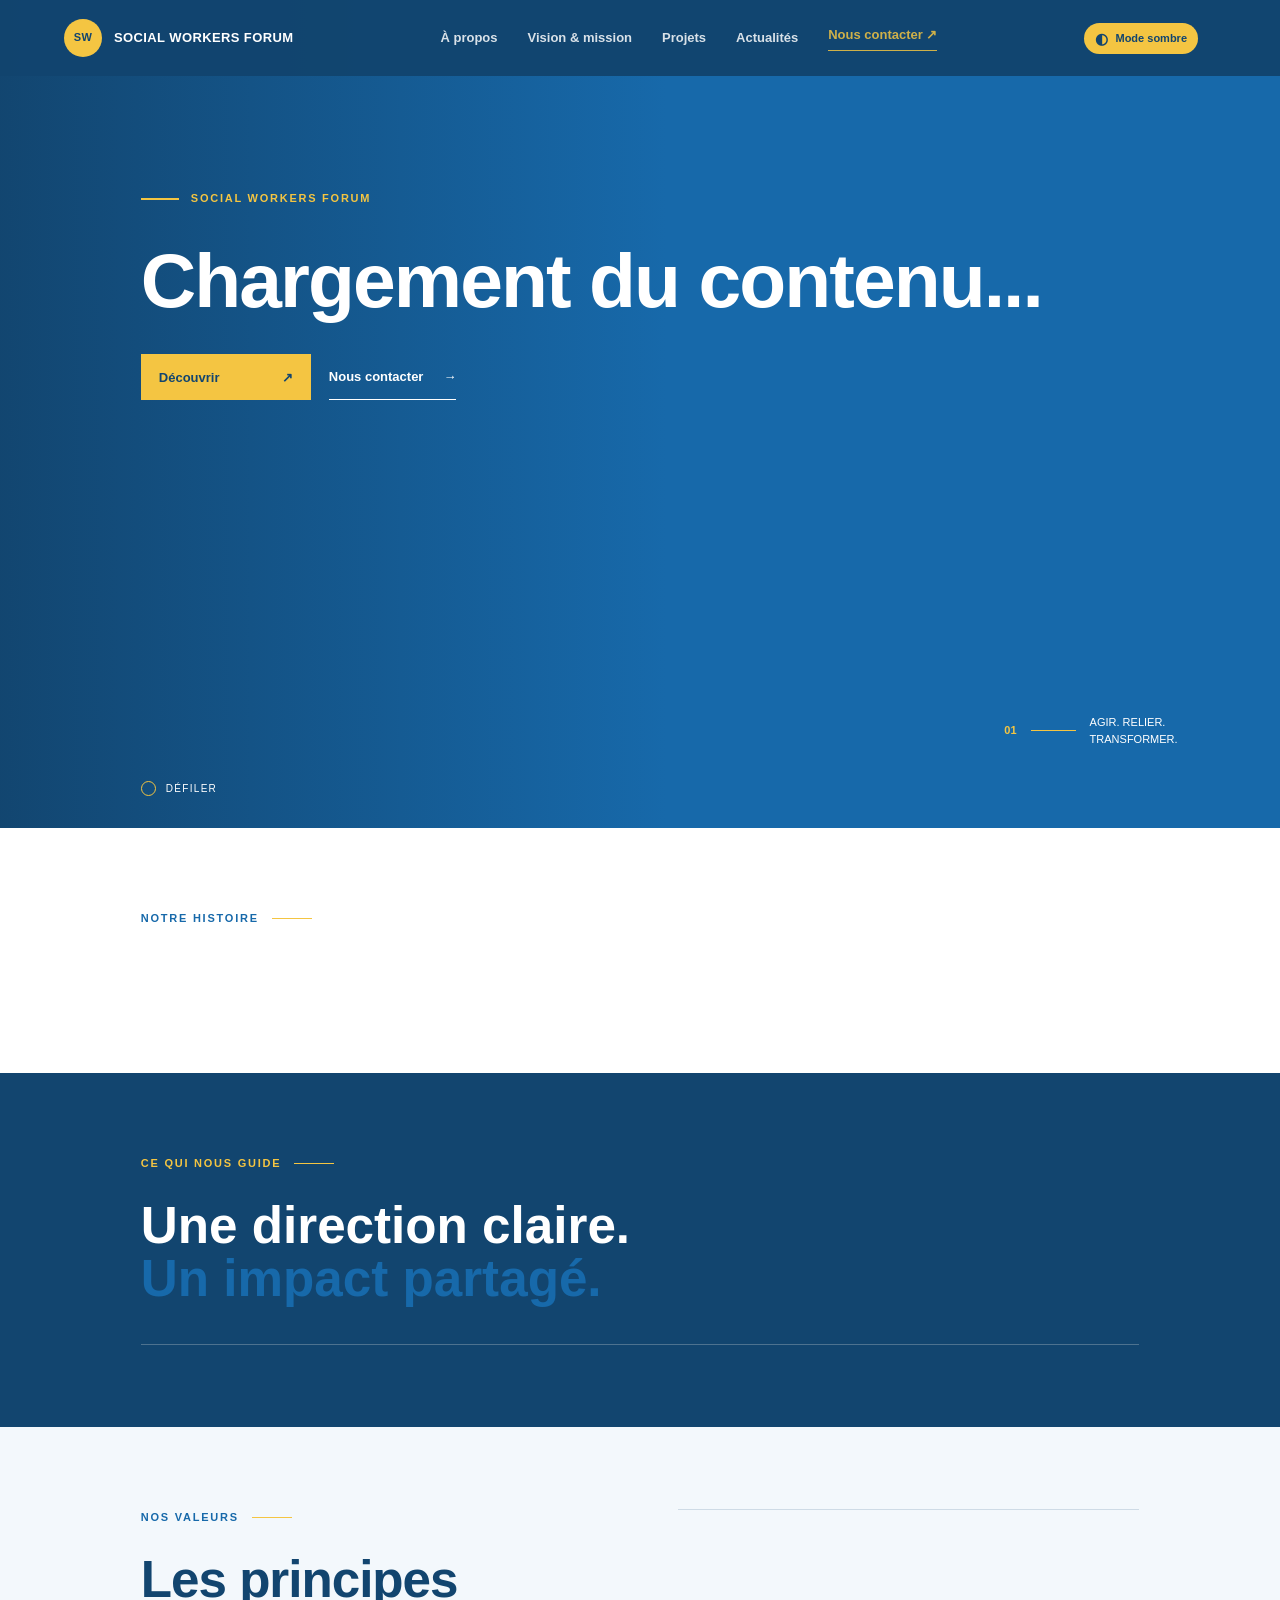
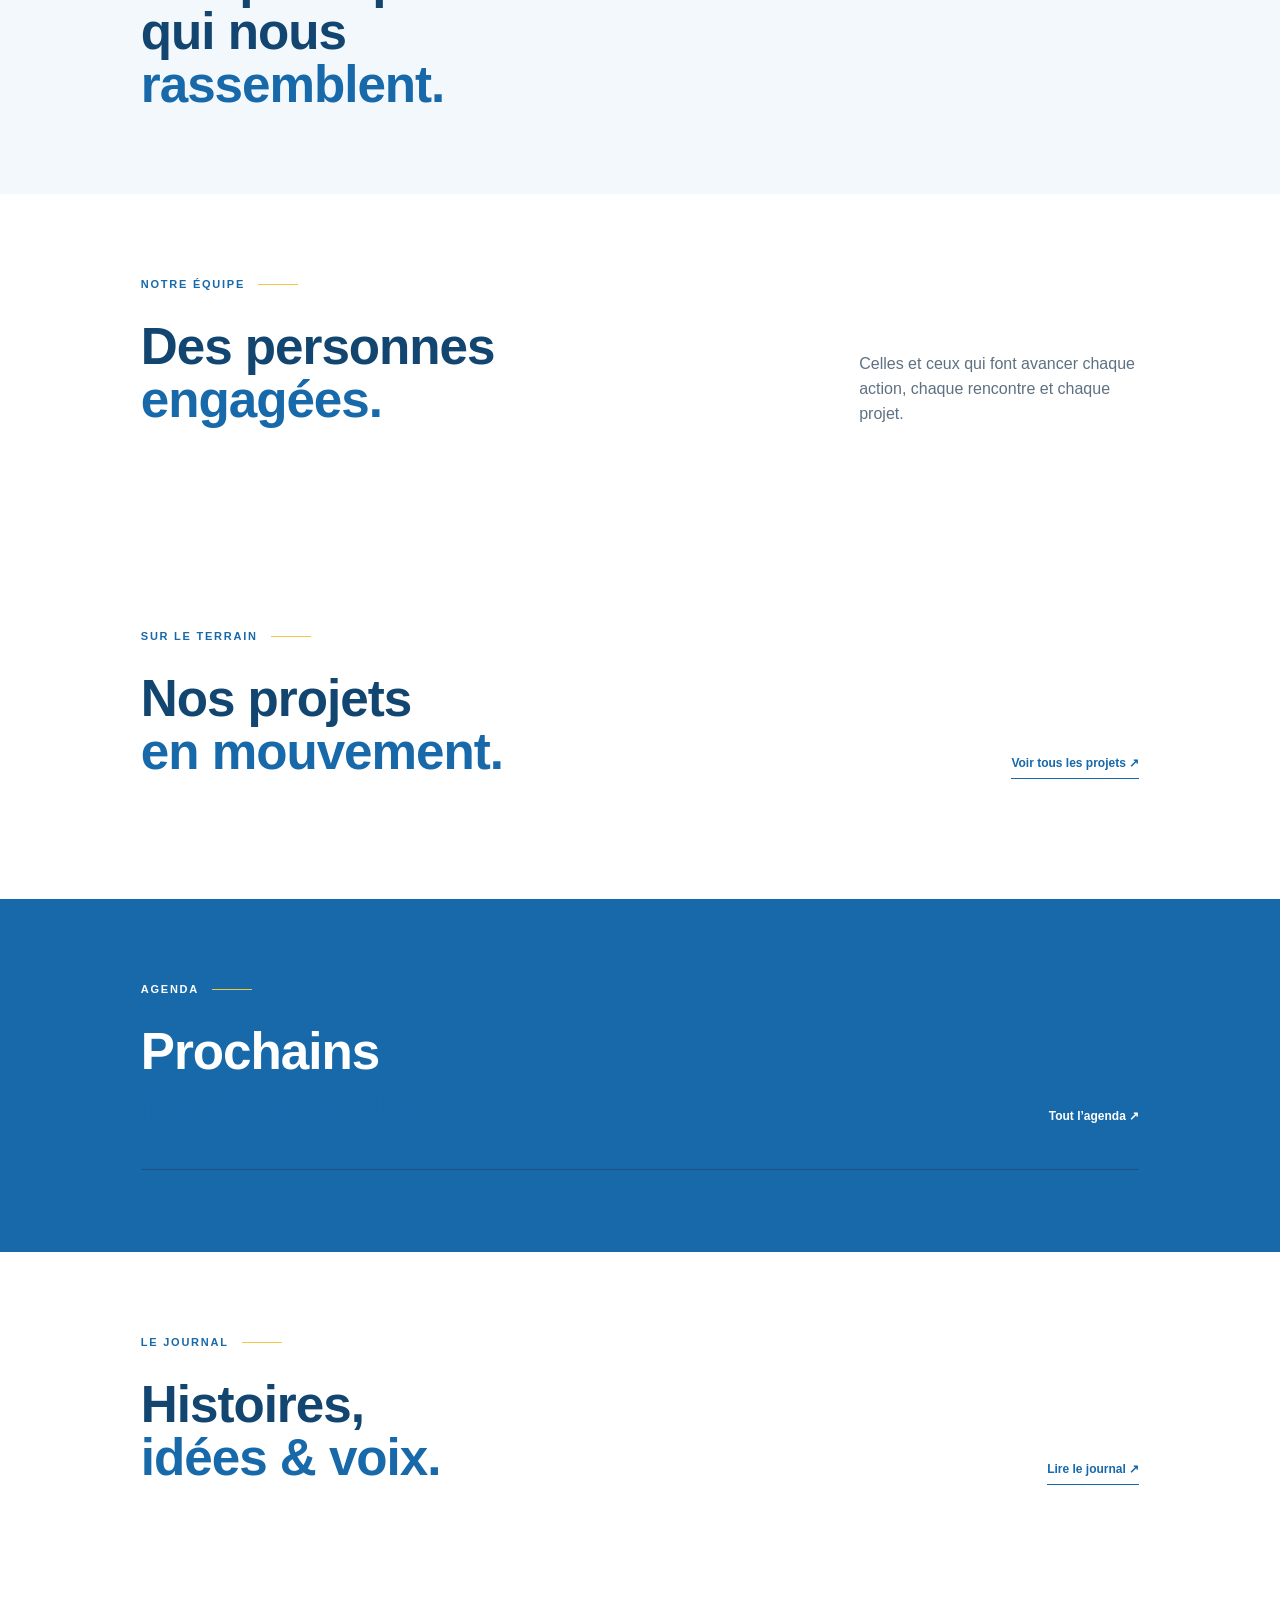
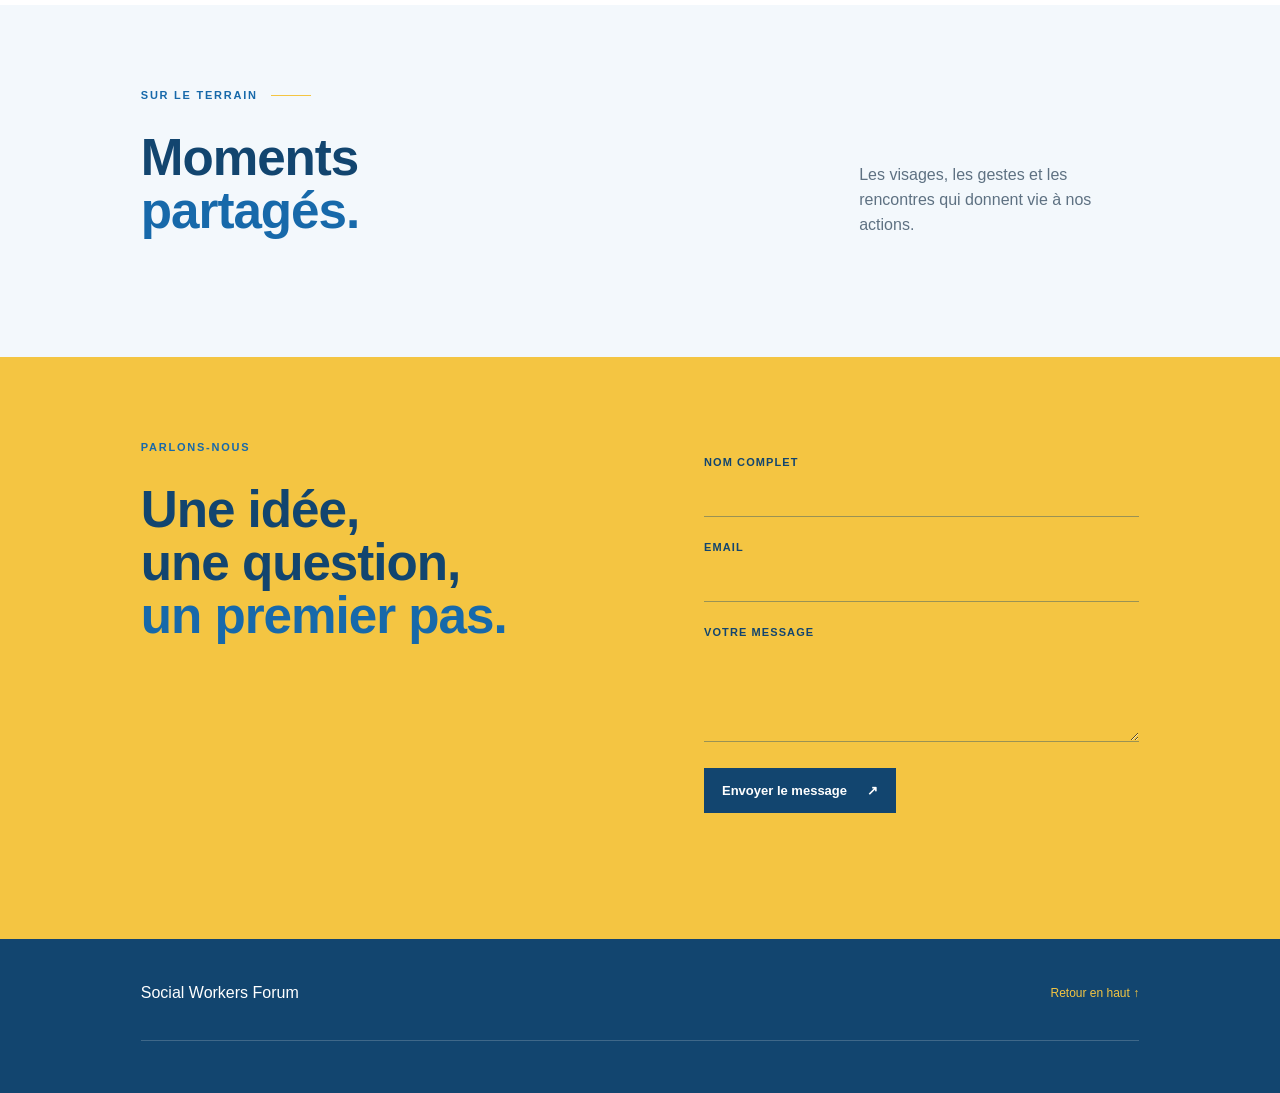
==== index.html @ 2164c667 "Initial commit: public site + admin dashboard + netlify.toml" ====
<!doctype html>
<html lang="fr">
<head>
  <meta charset="utf-8">
  <meta name="viewport" content="width=device-width, initial-scale=1">
  <meta name="description" content="Social Workers Forum, une plateforme pour une action sociale plus inclusive.">
  <title>Social Workers Forum</title>
  <link rel="preconnect" href="https://fonts.googleapis.com">
  <link rel="preconnect" href="https://fonts.gstatic.com" crossorigin>
  <link href="https://fonts.googleapis.com/css2?family=Cormorant+Garamond:wght@500;600;700&family=DM+Sans:wght@400;500;600;700&display=swap" rel="stylesheet">
  <link rel="stylesheet" href="css/styles.css">
  <link rel="stylesheet" href="css/gallery.css">
  <link rel="stylesheet" href="css/content.css">
  <link rel="stylesheet" href="css/novela.css">
  <link rel="stylesheet" href="css/palette.css">
  <link rel="stylesheet" href="css/responsive.css">
  <link rel="stylesheet" href="css/dark-mode.css">
  <script>window.SWF_API_BASE_URL = "https://YOUR-BACKEND.onrender.com/api";</script>
</head>
<body>
  <div class="brand-intro" data-brand-intro aria-hidden="true">
    <div class="brand-intro-logo"><span data-intro-logo-fallback>SW</span><img data-intro-logo alt="" hidden></div>
    <p data-intro-name>Social Workers Forum</p>
    <span></span>
  </div>
  <header class="site-header">
    <a class="brand" href="#top" aria-label="Accueil">
      <span class="brand-mark" aria-hidden="true"><span data-site-logo-fallback>SW</span><img data-site-logo alt="" hidden></span>
      <span class="brand-name" data-site-name>Social Workers Forum</span>
    </a>
    <button class="menu-toggle" type="button" aria-expanded="false" aria-controls="main-navigation">
      <span></span><span></span><span></span>
      <span class="sr-only">Ouvrir le menu</span>
    </button>
    <button class="mobile-nav-backdrop" data-nav-backdrop type="button" aria-label="Fermer le menu"></button>
    <nav id="main-navigation" class="main-nav" aria-label="Navigation principale">
      <a href="#about">À propos</a>
      <a href="#mission">Vision & mission</a>
      <a href="#projects">Projets</a>
      <a href="#journal">Actualités</a>
      <a class="nav-contact" href="#contact">Nous contacter <span aria-hidden="true">↗</span></a>
    </nav>
  </header>

  <main id="top">
    <section class="hero" aria-labelledby="hero-title">
      <div class="hero-wash"></div>
      <div class="hero-copy reveal">
        <p class="eyebrow"><span class="eyebrow-line"></span><span data-site-name>Social Workers Forum</span></p>
        <h1 id="hero-title" data-landing-title>Chargement du contenu...</h1>
        <p class="hero-description" data-landing-description></p>
        <div class="hero-actions">
          <a class="button button-primary" data-primary-button href="#projects">Découvrir <span aria-hidden="true">↗</span></a>
          <a class="button button-quiet" data-secondary-button href="#contact">Nous contacter <span aria-hidden="true">→</span></a>
        </div>
      </div>
      <div class="hero-note reveal reveal-delay" aria-hidden="true">
        <span class="hero-note-number">01</span>
        <span class="hero-note-rule"></span>
        <span>Agir. Relier.<br>Transformer.</span>
      </div>
      <div class="hero-scroll" aria-hidden="true"><span></span>Défiler</div>
    </section>

    <section id="about" class="about section-shell">
      <div class="section-kicker">Notre histoire <span></span></div>
      <div class="about-grid">
        <div class="about-heading reveal"><h2 data-about-title></h2></div>
        <div class="about-body reveal reveal-delay">
          <p class="lead" data-about-description></p>
          <p class="about-conclusion" data-about-conclusion></p>
        </div>
      </div>
    </section>

    <section id="mission" class="mission-band section-shell">
      <div class="section-kicker">Ce qui nous guide <span></span></div>
      <div class="section-intro">
        <h2>Une direction claire.<br><em>Un impact partagé.</em></h2>
      </div>
      <div class="principles-grid" data-vision-missions></div>
    </section>

    <section class="values section-shell">
      <div class="values-heading">
        <div class="section-kicker">Nos valeurs <span></span></div>
        <h2>Les principes<br>qui nous <em>rassemblent.</em></h2>
      </div>
      <div class="values-grid" data-core-values></div>
    </section>

    <section id="team" class="team-band section-shell">
      <div class="section-heading-row">
        <div><div class="section-kicker">Notre équipe <span></span></div><h2>Des personnes<br><em>engagées.</em></h2></div>
        <p class="team-intro">Celles et ceux qui font avancer chaque action, chaque rencontre et chaque projet.</p>
      </div>
      <div class="team-grid" data-team></div>
    </section>

    <section id="projects" class="projects section-shell">
      <div class="section-heading-row">
        <div><div class="section-kicker">Sur le terrain <span></span></div><h2>Nos projets<br><em>en mouvement.</em></h2></div>
        <a class="text-link" href="pages/projects.html">Voir tous les projets <span aria-hidden="true">↗</span></a>
      </div>
      <div class="project-grid" data-projects></div>
    </section>

    <section class="events-band section-shell">
      <div class="section-heading-row">
        <div><div class="section-kicker">Agenda <span></span></div><h2>Prochains<br><em>rendez-vous.</em></h2></div>
        <a class="text-link" href="pages/events.html">Tout l’agenda <span aria-hidden="true">↗</span></a>
      </div>
      <div class="events-list" data-events></div>
    </section>

    <section id="journal" class="journal section-shell">
      <div class="section-heading-row">
        <div><div class="section-kicker">Le journal <span></span></div><h2>Histoires,<br><em>idées & voix.</em></h2></div>
        <a class="text-link" href="pages/blog.html">Lire le journal <span aria-hidden="true">↗</span></a>
      </div>
      <div class="journal-grid" data-blog></div>
    </section>

    <section id="gallery" class="gallery-band section-shell">
      <div class="section-heading-row">
        <div><div class="section-kicker">Sur le terrain <span></span></div><h2>Moments<br><em>partagés.</em></h2></div>
        <p class="gallery-intro">Les visages, les gestes et les rencontres qui donnent vie à nos actions.</p>
      </div>
      <div class="gallery-grid" data-gallery></div>
    </section>

    <section id="contact" class="contact-band section-shell">
      <div class="contact-copy"><div class="section-kicker">Parlons-nous <span></span></div><h2>Une idée,<br>une question,<br><em>un premier pas.</em></h2><div class="contact-details"><p data-contact-address></p><a data-contact-email></a><a data-contact-phone></a></div></div>
      <form class="contact-form" data-contact-form novalidate>
        <label>Nom complet<input name="full_name" type="text" autocomplete="name" required></label>
        <label>Email<input name="email" type="email" autocomplete="email" required></label>
        <label>Votre message<textarea name="message" rows="4" required></textarea></label>
        <button class="button button-light" type="submit">Envoyer le message <span aria-hidden="true">↗</span></button>
        <p class="form-status" data-form-status role="status"></p>
      </form>
    </section>
  </main>

  <footer class="site-footer">
    <div class="footer-top"><span class="brand-name" data-site-name>Social Workers Forum</span><a href="#top" class="back-top">Retour en haut ↑</a></div>
    <div class="footer-bottom"><p data-footer-description></p><p data-copyright></p><div class="footer-links"><a data-footer-email></a><a data-footer-phone></a><span data-footer-useful-links></span></div></div>
  </footer>
  <script type="module" src="js/home.js"></script>
  <script src="js/dark-mode.js"></script>
</body>
</html>
---- css/styles.css ----
:root { --ink:#18302d; --muted:#6b7d78; --paper:#f5f3ed; --cream:#ebe8df; --lime:#d9ef68; --coral:#ef795e; --line:rgba(24,48,45,.16); --serif:"Fraunces", Georgia, serif; --sans:"DM Sans", sans-serif; }
* { box-sizing:border-box; } html { scroll-behavior:smooth; } body { margin:0; background:var(--paper); color:var(--ink); font:400 16px/1.55 var(--sans); } a { color:inherit; text-decoration:none; } h1,h2,h3,p { margin:0; } h1,h2 { font-family:var(--serif); font-weight:600; letter-spacing:0; line-height:1.03; } h1 { font-size:clamp(2.6rem,5vw,5rem); max-width:920px; } h2 { font-size:clamp(2rem,4vw,4rem); } em { color:var(--coral); font-style:normal; } .sr-only { clip:rect(0,0,0,0); clip-path:inset(50%); height:1px; overflow:hidden; position:absolute; white-space:nowrap; width:1px; }
.site-header { align-items:center; display:flex; justify-content:space-between; left:0; padding:24px 5vw; position:absolute; right:0; top:0; z-index:5; } .brand { align-items:center; display:flex; gap:12px; font-size:13px; font-weight:700; letter-spacing:.03em; text-transform:uppercase; } .brand-mark { align-items:center; background:var(--lime); border-radius:50%; display:flex; font-size:11px; height:38px; justify-content:center; width:38px; } .main-nav { align-items:center; display:flex; gap:30px; font-size:13px; font-weight:600; } .main-nav a { opacity:.8; transition:opacity .2s; } .main-nav a:hover { opacity:1; } .nav-contact { border-bottom:1px solid var(--ink); padding-bottom:4px; }
.menu-toggle { background:none; border:0; display:none; padding:8px; } .menu-toggle span:not(.sr-only) { background:var(--ink); display:block; height:2px; margin:5px 0; width:24px; }
.hero { background:var(--cream) var(--hero-image) center/cover; min-height:88vh; overflow:hidden; padding:170px 12vw 100px 11vw; position:relative; } .hero-wash { background:linear-gradient(90deg,rgba(235,232,223,.98) 0%,rgba(235,232,223,.82) 44%,rgba(235,232,223,.08) 100%); inset:0; position:absolute; } .hero-copy,.hero-note,.hero-scroll { position:relative; z-index:1; } .hero-copy { max-width:980px; } .eyebrow,.section-kicker { align-items:center; display:flex; font-size:11px; font-weight:700; letter-spacing:.16em; text-transform:uppercase; } .eyebrow { margin-bottom:34px; } .eyebrow-line { background:var(--coral); height:2px; margin-right:12px; width:38px; } .hero-description { color:var(--muted); font-size:18px; margin:34px 0; max-width:475px; } .hero-actions { display:flex; flex-wrap:wrap; gap:18px; } .button { align-items:center; border:0; display:inline-flex; font:600 13px var(--sans); gap:20px; justify-content:space-between; padding:15px 18px; transition:transform .2s,background .2s; } .button:hover { transform:translateY(-3px); } .button-primary { background:var(--ink); color:var(--paper); min-width:170px; } .button-quiet { border-bottom:1px solid var(--ink); padding-left:0; padding-right:0; } .hero-note { align-items:center; bottom:80px; display:flex; font-size:11px; gap:14px; position:absolute; right:8vw; text-transform:uppercase; } .hero-note-number { color:var(--coral); font-weight:700; } .hero-note-rule { background:var(--coral); height:1px; width:45px; } .hero-scroll { bottom:32px; display:flex; font-size:10px; gap:10px; left:11vw; letter-spacing:.13em; position:absolute; text-transform:uppercase; } .hero-scroll span { border:1px solid var(--ink); border-radius:50%; height:15px; width:15px; }
.section-shell { padding:130px 11vw; } .section-kicker { color:var(--muted); gap:13px; margin-bottom:48px; } .section-kicker span { background:var(--coral); display:block; height:1px; width:40px; } .about { background:var(--paper); } .about-grid { display:grid; gap:10vw; grid-template-columns:1fr 1fr; } .about-heading h2 { max-width:500px; } .about-body { padding-top:10px; } .lead { font:600 26px/1.3 var(--serif); max-width:610px; } .about-conclusion { border-left:2px solid var(--coral); color:var(--muted); margin-top:44px; max-width:440px; padding-left:18px; }
.mission-band { background:var(--ink); color:var(--paper); } .mission-band .section-kicker { color:#a9b8b1; } .section-intro { margin-bottom:68px; } .principles-grid { border-top:1px solid rgba(245,243,237,.22); display:grid; grid-template-columns:repeat(2,1fr); } .principle-card { border-bottom:1px solid rgba(245,243,237,.22); min-height:285px; padding:28px 38px 38px 0; } .principle-card + .principle-card { border-left:1px solid rgba(245,243,237,.22); padding-left:38px; } .card-index { color:var(--lime); display:block; font-size:11px; margin-bottom:60px; } .principle-type { color:var(--coral); font-size:11px; font-weight:700; letter-spacing:.15em; } .principle-card h3 { font:600 28px var(--serif); margin:12px 0; } .principle-card p { color:#a9b8b1; max-width:380px; }
.values { display:grid; gap:10vw; grid-template-columns:1fr 1fr; } .values h2 { max-width:500px; } .values-grid { border-top:1px solid var(--line); } .value-item { align-items:flex-start; border-bottom:1px solid var(--line); display:flex; gap:22px; padding:25px 0; } .value-icon { align-items:center; border:1px solid var(--coral); border-radius:50%; color:var(--coral); display:flex; flex:none; font-size:20px; height:42px; justify-content:center; width:42px; } .value-item h3 { font:600 22px var(--serif); } .value-item p { color:var(--muted); font-size:14px; margin-top:4px; }
.section-heading-row { align-items:flex-end; display:flex; justify-content:space-between; margin-bottom:65px; } .text-link { border-bottom:1px solid var(--ink); font-size:12px; font-weight:600; padding-bottom:5px; } .project-grid { display:grid; gap:22px; grid-template-columns:1.15fr .85fr .85fr; } .project-card:nth-child(2) { margin-top:60px; } .project-card:nth-child(3) { margin-top:120px; } .project-image,.journal-media { background:var(--cream) var(--project-image) center/cover; min-height:360px; position:relative; } .project-card:nth-child(2) .project-image,.project-card:nth-child(3) .project-image { min-height:270px; } .project-image span,.journal-media span { background:var(--lime); font-size:10px; left:14px; padding:5px 9px; position:absolute; text-transform:uppercase; top:14px; } .project-meta { align-items:baseline; display:flex; justify-content:space-between; padding-top:16px; } .project-meta h3 { font:600 22px var(--serif); } .project-meta span { color:var(--muted); font-size:12px; }
.events-band { background:var(--coral); } .events-band .section-kicker,.events-band .text-link { color:var(--ink); } .events-band .section-kicker span { background:var(--ink); } .events-list { border-top:1px solid rgba(24,48,45,.3); } .event-row { align-items:center; border-bottom:1px solid rgba(24,48,45,.3); display:grid; gap:30px; grid-template-columns:100px 1fr 30px; padding:25px 0; } .event-row time { font:600 24px var(--serif); } .event-row h3 { font:600 22px var(--serif); } .event-row p { font-size:13px; margin-top:3px; opacity:.7; } .event-arrow { font-size:22px; }
.journal-grid { display:grid; gap:26px; grid-template-columns:repeat(3,1fr); } .journal-media { min-height:240px; --project-image:none; background-image:var(--journal-image); } .journal-meta { padding-top:17px; } .journal-meta time { color:var(--coral); font-size:11px; } .journal-meta h3 { font:600 25px/1.15 var(--serif); margin:10px 0; } .journal-meta p { color:var(--muted); font-size:13px; }
.contact-band { background:var(--lime); display:grid; gap:10vw; grid-template-columns:1fr 1fr; } .contact-copy h2 { max-width:500px; } .contact-form { display:flex; flex-direction:column; gap:22px; padding-top:15px; } .contact-form label { display:flex; flex-direction:column; font-size:11px; font-weight:700; gap:7px; letter-spacing:.1em; text-transform:uppercase; } .contact-form input,.contact-form textarea { background:transparent; border:0; border-bottom:1px solid rgba(24,48,45,.4); border-radius:0; color:var(--ink); font:16px var(--sans); outline:none; padding:10px 0; resize:vertical; } .contact-form input:focus,.contact-form textarea:focus { border-bottom-color:var(--coral); } .button-light { align-self:flex-start; background:var(--ink); color:var(--paper); margin-top:4px; } .form-status { font-size:13px; min-height:22px; }
.site-footer { background:var(--ink); color:var(--paper); padding:60px 11vw 30px; } .footer-top,.footer-bottom { align-items:center; display:flex; justify-content:space-between; } .footer-top { border-bottom:1px solid rgba(245,243,237,.2); padding-bottom:35px; } .back-top { color:var(--lime); font-size:12px; } .footer-bottom { align-items:flex-end; color:#a9b8b1; font-size:12px; gap:30px; padding-top:28px; } .footer-links { display:flex; gap:24px; }
.reveal { opacity:0; transform:translateY(18px); transition:opacity .6s ease,transform .6s ease; } .reveal.is-visible { opacity:1; transform:none; } .reveal-delay { transition-delay:.15s; }
@media (max-width:800px) { .site-header { padding:20px 6vw; } .menu-toggle { display:block; } .main-nav { background:var(--paper); display:none; flex-direction:column; gap:22px; left:0; padding:90px 8vw 35px; position:absolute; right:0; top:0; } .main-nav.is-open { display:flex; } .menu-toggle { position:relative; z-index:2; } .hero { min-height:760px; padding:150px 8vw 80px; } .hero-wash { background:rgba(235,232,223,.83); } .hero-note { bottom:80px; right:8vw; } .hero-scroll { left:8vw; } .section-shell { padding:90px 8vw; } .about-grid,.values,.contact-band { grid-template-columns:1fr; } .about-body { padding-top:0; } .principles-grid,.project-grid,.journal-grid { grid-template-columns:1fr; } .principle-card + .principle-card { border-left:0; padding-left:0; } .principle-card { min-height:0; padding:28px 0; } .project-card:nth-child(2),.project-card:nth-child(3) { margin-top:0; } .project-image,.project-card:nth-child(2) .project-image,.project-card:nth-child(3) .project-image { min-height:260px; } .section-heading-row { align-items:flex-start; flex-direction:column; gap:25px; margin-bottom:40px; } .event-row { gap:14px; grid-template-columns:70px 1fr 20px; } .event-row h3 { font-size:18px; } .footer-top,.footer-bottom { align-items:flex-start; flex-direction:column; gap:24px; } .footer-links { flex-wrap:wrap; } }
---- css/gallery.css ----
.gallery-band { background: var(--cream); }
.brand-mark img { border-radius: 50%; height: 100%; object-fit: cover; width: 100%; }
.brand-mark img[hidden] { display: none; }
.gallery-intro { color: var(--muted); max-width: 280px; }
.gallery-grid { display: grid; gap: 18px; grid-template-columns: repeat(3, 1fr); }
.gallery-item { background: var(--paper); }
.gallery-item:nth-child(2) { margin-top: 55px; }
.gallery-item:nth-child(3) { margin-top: 110px; }
.gallery-item:nth-child(4) { margin-top: -55px; }
.gallery-image { background: var(--paper) var(--gallery-image) center/cover; min-height: 245px; position: relative; }
.gallery-image span { background: var(--lime); font-size: 10px; left: 14px; padding: 5px 8px; position: absolute; top: 14px; }
.gallery-caption { padding: 15px 16px 19px; }
.gallery-caption h3 { font: 600 21px var(--serif); }
.gallery-caption p { color: var(--muted); font-size: 12px; margin-top: 4px; }
@media (max-width: 800px) {
  .gallery-grid { grid-template-columns: 1fr 1fr; }
  .gallery-item:nth-child(n) { margin-top: 0; }
  .gallery-item:first-child { grid-column: 1 / -1; }
  .gallery-image { min-height: 190px; }
  .gallery-item:first-child .gallery-image { min-height: 250px; }
}
---- css/content.css ----
.team-band { background: var(--paper); }
.team-intro { color: var(--muted); max-width: 280px; }
.team-grid { display: grid; gap: 22px; grid-template-columns: repeat(4, 1fr); }
.team-card { border-top: 1px solid var(--line); padding-top: 16px; }
.team-photo { aspect-ratio: 4 / 5; background: var(--cream); overflow: hidden; }
.team-photo img { height: 100%; object-fit: cover; width: 100%; }
.team-avatar-fallback { align-items: center; background: var(--lime); color: var(--ink); display: flex; font: 600 42px var(--serif); height: 100%; justify-content: center; width: 100%; }
.team-meta { padding-top: 15px; }
.team-meta h3 { font: 600 23px var(--serif); }
.team-meta strong { color: var(--coral); display: block; font-size: 11px; letter-spacing: .08em; margin-top: 5px; text-transform: uppercase; }
.team-meta p { color: var(--muted); font-size: 13px; margin-top: 10px; }
.contact-details { display: flex; flex-wrap: wrap; gap: 12px 24px; margin-top: 38px; }
.contact-details p, .contact-details a { color: var(--ink); font-size: 13px; }
.contact-details a { border-bottom: 1px solid var(--ink); }
.event-icon { color: var(--ink); display: block; font-size: 12px; margin-bottom: 4px; }
.journal-video { background: var(--ink); }
.journal-video video { height: 100%; min-height: 240px; object-fit: cover; width: 100%; }
.footer-links [data-footer-useful-links] a { margin-left: 12px; }
@media (max-width: 900px) { .team-grid { grid-template-columns: repeat(2, 1fr); } }
@media (max-width: 560px) { .team-grid { grid-template-columns: 1fr; } }
---- css/novela.css ----
:root {
  --ink: #351b29;
  --muted: #806875;
  --paper: #fbf5f0;
  --cream: #f2e3dc;
  --lime: #e8c37a;
  --coral: #b34c58;
  --line: rgba(53, 27, 41, .16);
  --serif: "Cormorant Garamond", Georgia, serif;
  --sans: "DM Sans", sans-serif;
}

.brand-intro { align-items: center; background: #351b29; color: #fbf5f0; display: flex; flex-direction: column; inset: 0; justify-content: center; position: fixed; z-index: 20; }
.brand-intro-logo { align-items: center; animation: novela-intro-logo 1.1s cubic-bezier(.22, 1, .36, 1) both; background: #e8c37a; border: 1px solid rgba(251,245,240,.8); border-radius: 50%; color: #351b29; display: flex; font: 700 34px "Cormorant Garamond", Georgia, serif; height: 116px; justify-content: center; overflow: hidden; width: 116px; }
.brand-intro-logo img { height: 100%; object-fit: cover; width: 100%; }
.brand-intro-logo img[hidden], .brand-intro-logo span[hidden], .brand-intro[hidden] { display: none !important; }
.brand-intro p { animation: novela-intro-name .7s .45s ease both; font: 600 27px/1 var(--serif); margin-top: 28px; }
.brand-intro > span { animation: novela-intro-line .6s .75s ease both; background: #e8c37a; height: 1px; margin-top: 16px; width: 90px; }
.brand-intro.is-closing { animation: novela-intro-close .4s ease forwards; pointer-events: none; }
@keyframes novela-intro-logo { from { opacity: 0; transform: scale(.55) rotate(-12deg); } to { opacity: 1; transform: scale(1) rotate(0); } }
@keyframes novela-intro-name { from { opacity: 0; transform: translateY(14px); } to { opacity: 1; transform: translateY(0); } }
@keyframes novela-intro-line { from { opacity: 0; transform: scaleX(0); } to { opacity: 1; transform: scaleX(1); } }
@keyframes novela-intro-close { to { opacity: 0; visibility: hidden; } }
@media (prefers-reduced-motion: reduce) { .brand-intro-logo, .brand-intro p, .brand-intro > span { animation: none; } }

body { background: var(--paper); color: var(--ink); }
.site-header { background: rgba(53, 27, 41, .94); color: var(--paper); padding-bottom: 19px; padding-top: 19px; }
.brand-mark { background: var(--lime); color: var(--ink); }
.main-nav a { color: var(--paper); opacity: .84; }
.nav-contact { border-color: var(--lime); color: var(--lime) !important; }
.menu-toggle span:not(.sr-only) { background: var(--paper); }

.hero { background-color: #6e3043; min-height: 92vh; padding-top: 190px; }
.hero-wash { background: linear-gradient(90deg, rgba(53, 27, 41, .97), rgba(91, 40, 57, .8) 48%, rgba(91, 40, 57, .12)); }
.hero-copy { color: var(--paper); max-width: 980px; }
.hero h1 { font-size: clamp(2.8rem, 6vw, 5.8rem); letter-spacing: -.025em; }
.hero-description { color: #f0dfe1; }
.eyebrow-line, .hero-note-rule, .section-kicker span { background: var(--lime); }
.eyebrow { color: var(--lime); }
.button-primary { background: var(--lime); color: var(--ink); }
.button-quiet { border-color: var(--paper); color: var(--paper); }
.hero-note, .hero-scroll { color: #f5e6e1; }
.hero-note-number { color: var(--lime); }
.hero-scroll span { border-color: var(--lime); }

.section-shell { padding-bottom: 145px; padding-top: 145px; }
.section-kicker { color: var(--coral); }
.about { background: #fbf5f0; }
.about-heading h2, .values h2, .section-heading-row h2, .contact-copy h2 { font-size: clamp(2.1rem, 4vw, 4rem); letter-spacing: -.02em; }
.lead { color: var(--ink); font-size: 29px; }
.about-conclusion { border-color: var(--coral); color: var(--muted); }
em { color: var(--coral); }

.mission-band { background: #351b29; color: var(--paper); }
.mission-band .section-kicker { color: var(--lime); }
.mission-band .section-intro h2 { color: var(--paper); }
.principles-grid, .principle-card { border-color: rgba(251, 245, 240, .25); }
.principle-card + .principle-card { border-color: rgba(251, 245, 240, .25); }
.card-index { color: var(--lime); }
.principle-type { color: #e39a88; }
.principle-card h3 { font-size: 34px; }
.principle-card p { color: #d4bdc2; }

.values { background: #f2e3dc; }
.value-icon { border-color: var(--coral); color: var(--coral); }
.value-item h3 { font-size: 27px; }
.value-item p { color: var(--muted); }

.projects { background: #fbf5f0; }
.project-card, .journal-card, .gallery-item { transition: transform .25s ease, box-shadow .25s ease; }
.project-card:hover, .journal-card:hover, .gallery-item:hover { box-shadow: 0 18px 35px rgba(53, 27, 41, .12); transform: translateY(-6px); }
.project-image, .journal-media { background-color: #decac2; }
.project-image span, .journal-media span, .gallery-image span { background: var(--lime); color: var(--ink); }
.project-meta h3, .journal-meta h3 { font-size: 29px; }
.text-link { border-color: var(--coral); color: var(--coral); }

.events-band { background: var(--coral); color: var(--paper); }
.events-band .section-kicker, .events-band .text-link { color: var(--ink); }
.events-band .section-kicker span { background: var(--ink); }
.events-list, .event-row { border-color: rgba(53, 27, 41, .3); }
.event-row h3 { font-size: 29px; }

.journal { background: #fbf5f0; }
.journal-meta time { color: var(--coral); }

.gallery-band { background: #f2e3dc; }
.gallery-item { background: #fbf5f0; }

.contact-band { background: #d7a8a0; }
.contact-form input, .contact-form textarea { border-color: rgba(53, 27, 41, .4); }
.button-light { background: var(--ink); color: var(--paper); }

.site-footer { background: #351b29; }
.back-top { color: var(--lime); }
.footer-bottom { color: #d4bdc2; }

@media (max-width: 800px) {
  .site-header { background: rgba(53, 27, 41, .98); }
  .main-nav { background: var(--paper); color: var(--ink); }
  .main-nav a { color: var(--ink); }
  .hero { min-height: 760px; padding-top: 155px; }
  .hero-wash { background: rgba(53, 27, 41, .82); }
  .section-shell { padding-bottom: 95px; padding-top: 95px; }
}
---- css/palette.css ----
:root {
  --ink: #12456f;
  --muted: #5e7182;
  --paper: #ffffff;
  --cream: #f3f8fc;
  --lime: #f4c542;
  --coral: #1769aa;
  --line: rgba(18, 69, 111, .16);
  --serif: "Trebuchet MS", sans-serif;
  --sans: "Trebuchet MS", sans-serif;
}

body, button, input, textarea, select { font-family: "Trebuchet MS", sans-serif; }
h1, h2, h3, .brand-intro p { font-family: "Trebuchet MS", sans-serif; }
.brand-intro-logo { font-family: "Trebuchet MS", sans-serif; }

body { background: #fff; color: #12456f; }
.site-header { position: fixed; width: 100%; }
.site-header { background: rgba(18, 69, 111, .97); color: #fff; }
.site-header { align-items: center; display: grid; gap: 24px; grid-template-columns: auto minmax(0, 1fr) auto; padding-left: 5vw; padding-right: 5vw; }
.site-header .brand { min-width: 0; }
.site-header .main-nav { justify-self: center; }
.site-header .theme-toggle { grid-column: 3; grid-row: 1; margin: 0; }
.site-header .menu-toggle { grid-column: 3; grid-row: 1; }
.main-nav a, .button-quiet, .hero-copy, .hero-note, .hero-scroll { color: #fff; }
.nav-contact { border-color: #f4c542; color: #f4c542 !important; }
.menu-toggle span:not(.sr-only) { background: #fff; }
.brand-mark, .button-primary, .project-image span, .journal-media span, .gallery-image span, .team-avatar-fallback { background: #f4c542; color: #12456f; }

.brand-intro { background: #12456f; color: #fff; }
.brand-intro-logo { background: #f4c542; border-color: #fff; color: #12456f; }
.brand-intro > span { background: #f4c542; }
.hero { background-color: #1769aa; }
.hero-wash { background: linear-gradient(90deg, rgba(18, 69, 111, .98), rgba(23, 105, 170, .82) 52%, rgba(23, 105, 170, .12)); }
.hero-description { color: #e9f4fc; }
.eyebrow, .hero-note-number { color: #f4c542; }
.eyebrow-line, .hero-note-rule, .section-kicker span { background: #f4c542; }
.hero-scroll span { border-color: #f4c542; }
.button-primary { color: #12456f; }

.about, .projects, .journal { background: #fff; }
.section-kicker, em, .text-link, .journal-meta time { color: #1769aa; }
.about-conclusion { border-color: #1769aa; }
.mission-band, .site-footer { background: #12456f; }
.mission-band .section-kicker { color: #f4c542; }
.mission-band .section-intro h2, .principle-card h3 { color: #fff; }
.card-index { color: #f4c542; }
.principle-type { color: #f4c542; }
.principle-card p { color: #d9eaf6; }
.values, .gallery-band { background: #f3f8fc; }
.value-icon { border-color: #1769aa; color: #1769aa; }
.events-band { background: #1769aa; color: #fff; }
.events-band .section-kicker, .events-band .text-link { color: #fff; }
.events-band .section-kicker span { background: #f4c542; }
.contact-band { background: #f4c542; color: #12456f; }
.button-light { background: #12456f; color: #fff; }
.contact-form input, .contact-form textarea { border-color: rgba(18, 69, 111, .4); }
.back-top { color: #f4c542; }
.footer-bottom { color: #d9eaf6; }

/* Compact layout: keep the sections readable without large empty gaps. */
.section-shell { padding-bottom: 82px; padding-top: 82px; }
.section-kicker { margin-bottom: 28px; }
.section-heading-row { margin-bottom: 38px; }
.section-intro { margin-bottom: 38px; }
.about-conclusion { margin-top: 26px; }
.project-card:nth-child(2), .project-card:nth-child(3) { margin-top: 24px; }
.gallery-item:nth-child(2), .gallery-item:nth-child(3) { margin-top: 24px; }
.gallery-item:nth-child(4) { margin-top: 0; }
.values { gap: 6vw; }
.contact-details { margin-top: 24px; }
.site-footer { padding-bottom: 24px; padding-top: 42px; }

@media (max-width: 800px) {
  .section-shell { padding-bottom: 58px; padding-top: 58px; }
  .section-kicker { margin-bottom: 22px; }
  .section-heading-row { margin-bottom: 28px; }
  .section-intro { margin-bottom: 24px; }
  .hero { min-height: 680px; }
}

@media (max-width: 800px) {
  .site-header { background: rgba(18, 69, 111, .98); }
  .main-nav { background: #fff; color: #12456f; }
  .main-nav a { color: #12456f; }
  .hero-wash { background: rgba(18, 69, 111, .86); }
}
---- css/responsive.css ----
/* Shared responsive refinements for the public experience. */
img, video { max-width: 100%; }
button, a, input, textarea, select { max-width: 100%; }
.mobile-nav-backdrop { display: none; }

@media (max-width: 900px) {
  .hero { padding-left: 8vw; padding-right: 8vw; }
  .about-grid, .values, .contact-band { gap: 42px; }
  .project-grid, .journal-grid { gap: 18px; }
  .project-meta { align-items: flex-start; flex-direction: column; gap: 5px; }
  .team-grid { gap: 16px; }
}

@media (max-width: 640px) {
  h1 { font-size: 2rem !important; line-height: 1.05; }
  h2 { font-size: 1.6rem !important; line-height: 1.08; }
  h3 { font-size: 1.15rem !important; line-height: 1.12; }
  .site-header { display: flex; gap: 8px; padding: 16px 5vw; }
  .site-header .brand { margin-right: auto; }
  .site-header .theme-toggle { order: 2; }
  .site-header .menu-toggle { order: 3; }
  .mobile-nav-backdrop { background: rgba(18, 69, 111, .24); border: 0; display: block; inset: 0; opacity: 0; pointer-events: none; position: fixed; transition: opacity .25s ease, backdrop-filter .25s ease; z-index: 4; }
  .menu-open .mobile-nav-backdrop { backdrop-filter: blur(7px); opacity: 1; pointer-events: auto; }
  .menu-toggle { z-index: 7; }
  .main-nav { background: #fff; box-shadow: -18px 0 40px rgba(18, 69, 111, .16); display: flex; flex-direction: column; gap: 0; justify-content: flex-start; padding: 105px 28px 35px; position: fixed; right: 0; top: 0; bottom: 0; left: auto; transform: translateX(105%); transition: transform .3s ease; width: min(82vw, 340px); z-index: 6; }
  .main-nav.is-open { transform: translateX(0); }
  .main-nav a { border-bottom: 1px solid rgba(18, 69, 111, .12); color: #12456f; display: block; font-size: 15px; opacity: 1; padding: 16px 0; width: 100%; }
  .main-nav .nav-contact { border-bottom: 1px solid #f4c542; color: #1769aa !important; margin-top: 18px; }
  .brand-name { max-width: 190px; overflow: hidden; text-overflow: ellipsis; white-space: nowrap; }
  .hero { min-height: 640px; padding: 130px 7vw 70px; }
  .hero h1 { font-size: clamp(2.1rem, 9vw, 3rem); }
  .about-heading h2, .values h2, .section-heading-row h2, .contact-copy h2 { font-size: clamp(1.6rem, 7vw, 2.3rem); }
  .about-heading h2 { line-height: 1.08; max-width: 20ch; }
  .section-intro h2 { font-size: clamp(1.7rem, 7vw, 2.5rem); }
  .hero-description { font-size: 16px; margin: 24px 0; }
  .hero-actions { align-items: stretch; flex-direction: column; max-width: 230px; }
  .hero-actions .button { width: 100%; }
  .hero-note { bottom: 70px; font-size: 9px; right: 7vw; }
  .hero-scroll { bottom: 22px; left: 7vw; }
  .section-shell { padding-left: 7vw; padding-right: 7vw; }
  .about-heading h2, .values h2, .section-heading-row h2, .contact-copy h2 { font-size: clamp(1.7rem, 7vw, 2.5rem); }
  .lead { font-size: 22px; }
  .event-row { grid-template-columns: 62px 1fr 18px; }
  .event-row time, .event-row h3 { font-size: 18px; }
  .contact-form { padding-top: 0; }
  .footer-links { gap: 12px; }
}

@media (max-width: 420px) {
  h1 { font-size: 1.8rem !important; }
  h2 { font-size: 1.45rem !important; }
  h3 { font-size: 1.05rem !important; }
  .brand-name { font-size: 11px; max-width: 145px; }
  .brand-mark { height: 34px; width: 34px; }
  .hero { min-height: 600px; }
  .hero h1 { font-size: clamp(1.95rem, 8vw, 2.6rem); }
  .about-heading h2, .values h2, .section-heading-row h2, .contact-copy h2, .section-intro h2 { font-size: clamp(1.45rem, 6.5vw, 2rem); }
  .about-heading h2 { line-height: 1.1; }
  .hero-note { display: none; }
  .hero-actions { max-width: none; }
  .event-row { gap: 9px; grid-template-columns: 56px 1fr 14px; }
  .event-row p { font-size: 12px; }
}
---- css/dark-mode.css ----
html[data-theme="dark"] {
  --ink: #ffffff;
  --muted: #c3d0dc;
  --paper: #000000;
  --cream: #111b24;
  --lime: #f4c542;
  --coral: #8fc7f2;
  --line: rgba(255,255,255,.2);
  color-scheme: dark;
}
html[data-theme="dark"] body { background: #000; color: #fff; }
html[data-theme="dark"] .site-header,
html[data-theme="dark"] .page-header,
html[data-theme="dark"] .dashboard-header { background: #000; border-bottom: 1px solid rgba(255,255,255,.2); color: #fff; }
html[data-theme="dark"] .main-nav a,
html[data-theme="dark"] .button-quiet,
html[data-theme="dark"] .hero-copy,
html[data-theme="dark"] .hero-note,
html[data-theme="dark"] .hero-scroll,
html[data-theme="dark"] .page-header a { color: #fff; }
html[data-theme="dark"] .brand-mark,
html[data-theme="dark"] .page-brand-mark,
html[data-theme="dark"] .button-primary,
html[data-theme="dark"] .button-light,
html[data-theme="dark"] .project-image span,
html[data-theme="dark"] .journal-media span,
html[data-theme="dark"] .gallery-image span { background: #f4c542; color: #000; }
html[data-theme="dark"] .hero,
html[data-theme="dark"] .events-band { background-color: #111b24; color: #fff; }
html[data-theme="dark"] .hero-wash { background: linear-gradient(90deg, rgba(0,0,0,.98), rgba(17,27,36,.9)); }
html[data-theme="dark"] .about,
html[data-theme="dark"] .projects,
html[data-theme="dark"] .journal,
html[data-theme="dark"] .team-band { background: #000; color: #fff; }
html[data-theme="dark"] .values,
html[data-theme="dark"] .gallery-band,
html[data-theme="dark"] .resource-card,
html[data-theme="dark"] .panel,
html[data-theme="dark"] .login-card { background: #111b24; color: #fff; }
html[data-theme="dark"] .mission-band,
html[data-theme="dark"] .site-footer,
html[data-theme="dark"] .sidebar,
html[data-theme="dark"] .login-art { background: #000; color: #fff; }
html[data-theme="dark"] .contact-band { background: #f4c542; color: #000; }
html[data-theme="dark"] .contact-form input,
html[data-theme="dark"] .contact-form textarea,
html[data-theme="dark"] .login-card input,
html[data-theme="dark"] .modal-card input,
html[data-theme="dark"] .modal-card textarea,
html[data-theme="dark"] .modal-card select { background: #000; border-color: rgba(255,255,255,.45); color: #fff; }
html[data-theme="dark"] .modal-card { background: #111b24; color: #fff; }
html[data-theme="dark"] .quick-links button,
html[data-theme="dark"] .activity-icon { background: #000; color: #fff; }
html[data-theme="dark"] .table-panel { background: #111b24; }
html[data-theme="dark"] th,
html[data-theme="dark"] td { border-color: rgba(255,255,255,.18); }
html[data-theme="dark"] .main-nav { background: #000; }
html[data-theme="dark"] .page-nav { background: #000; }
html[data-theme="dark"] .page-nav a { border-color: rgba(255,255,255,.2); color: #fff; }
html[data-theme="dark"] .resource-media,
html[data-theme="dark"] .detail-media,
html[data-theme="dark"] .team-photo { background-color: #111b24; }
html[data-theme="dark"] .text-link,
html[data-theme="dark"] .section-kicker,
html[data-theme="dark"] .resource-meta,
html[data-theme="dark"] .journal-meta time { color: #8fc7f2; }
html[data-theme="dark"] .theme-toggle { background: #f4c542; color: #000; }

.theme-toggle { align-items: center; background: #f4c542; border: 0; border-radius: 999px; color: #12456f; cursor: pointer; display: inline-flex; font: 600 11px/1 "Trebuchet MS", sans-serif; gap: 7px; padding: 8px 11px; }
.site-header .theme-toggle { margin-left: auto; margin-right: 18px; }
.page-header .theme-toggle { margin-left: auto; margin-right: 18px; }
.dashboard-header .theme-toggle { margin-left: auto; margin-right: 18px; }
.theme-toggle span:first-child { font-size: 15px; }
@media (max-width: 640px) { .theme-toggle-label { display: none; } .theme-toggle { padding: 8px; } .site-header .theme-toggle, .page-header .theme-toggle, .dashboard-header .theme-toggle { margin-right: 8px; } }
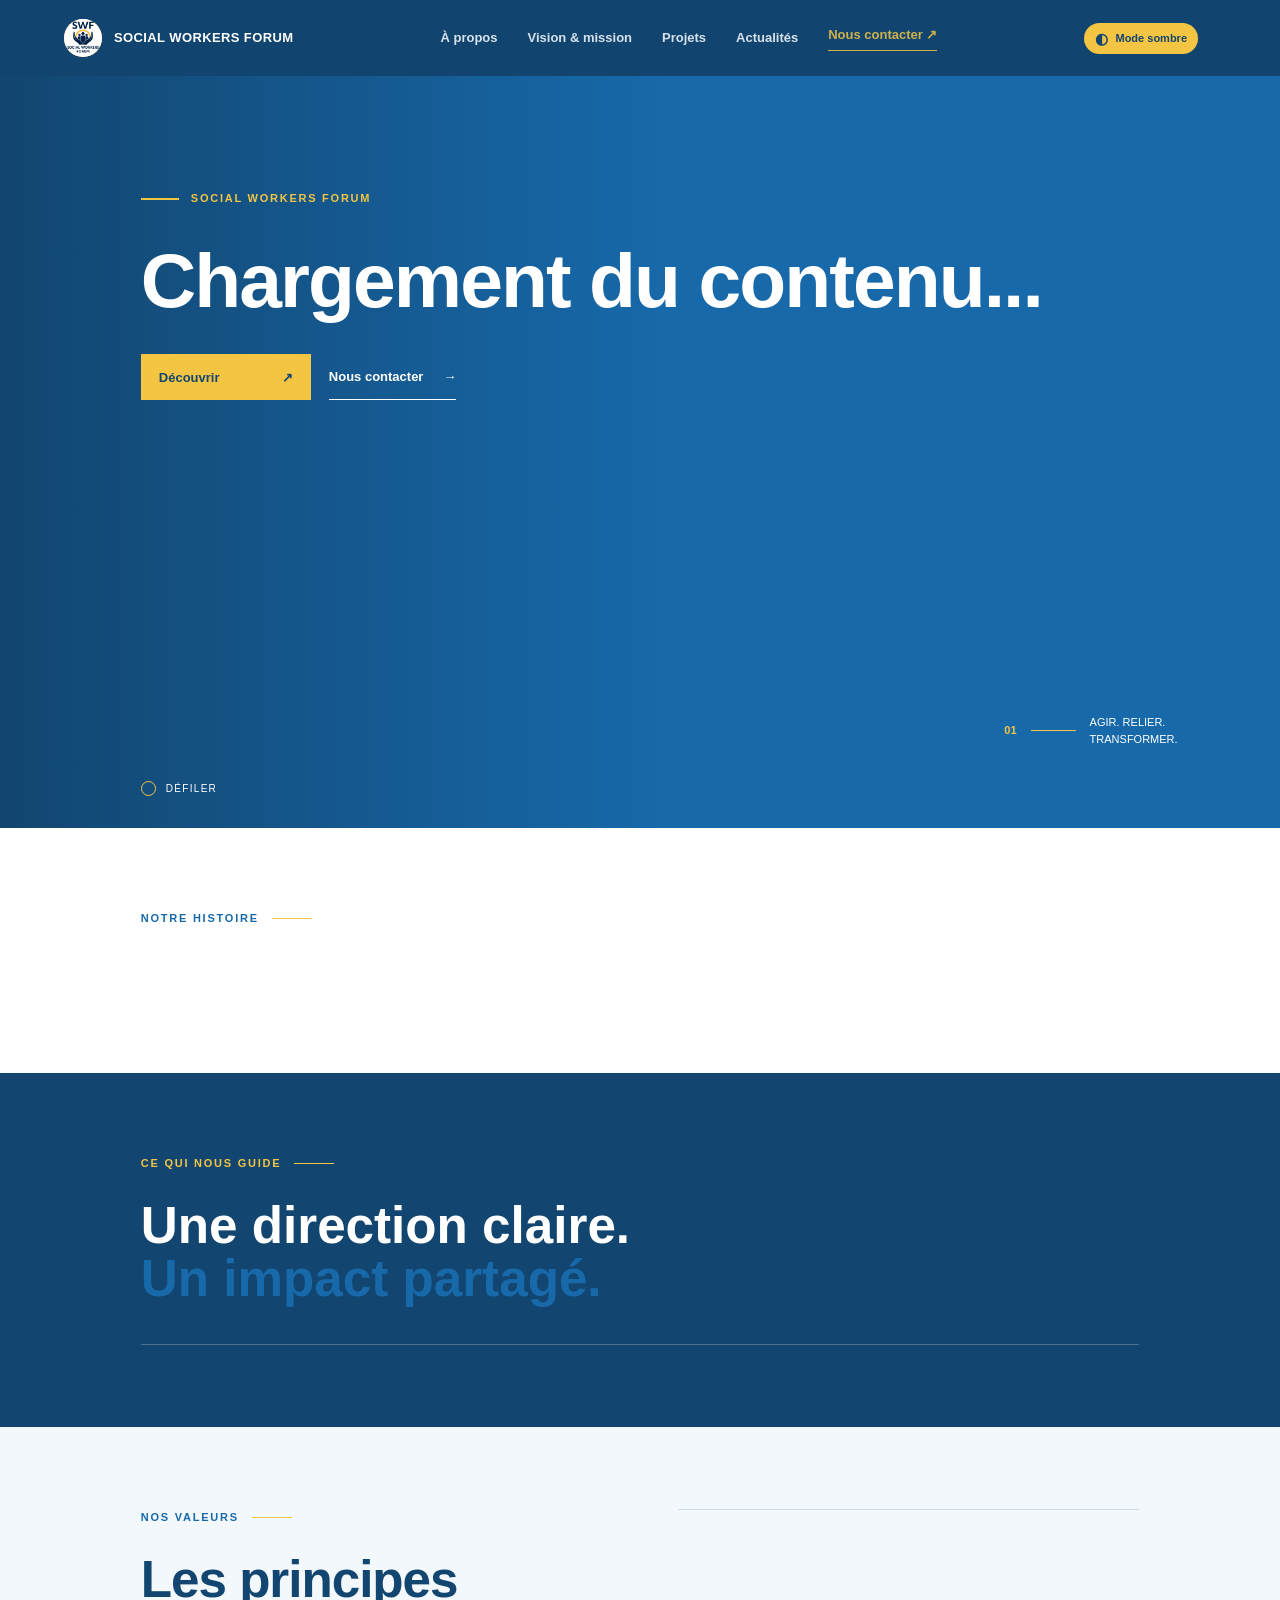
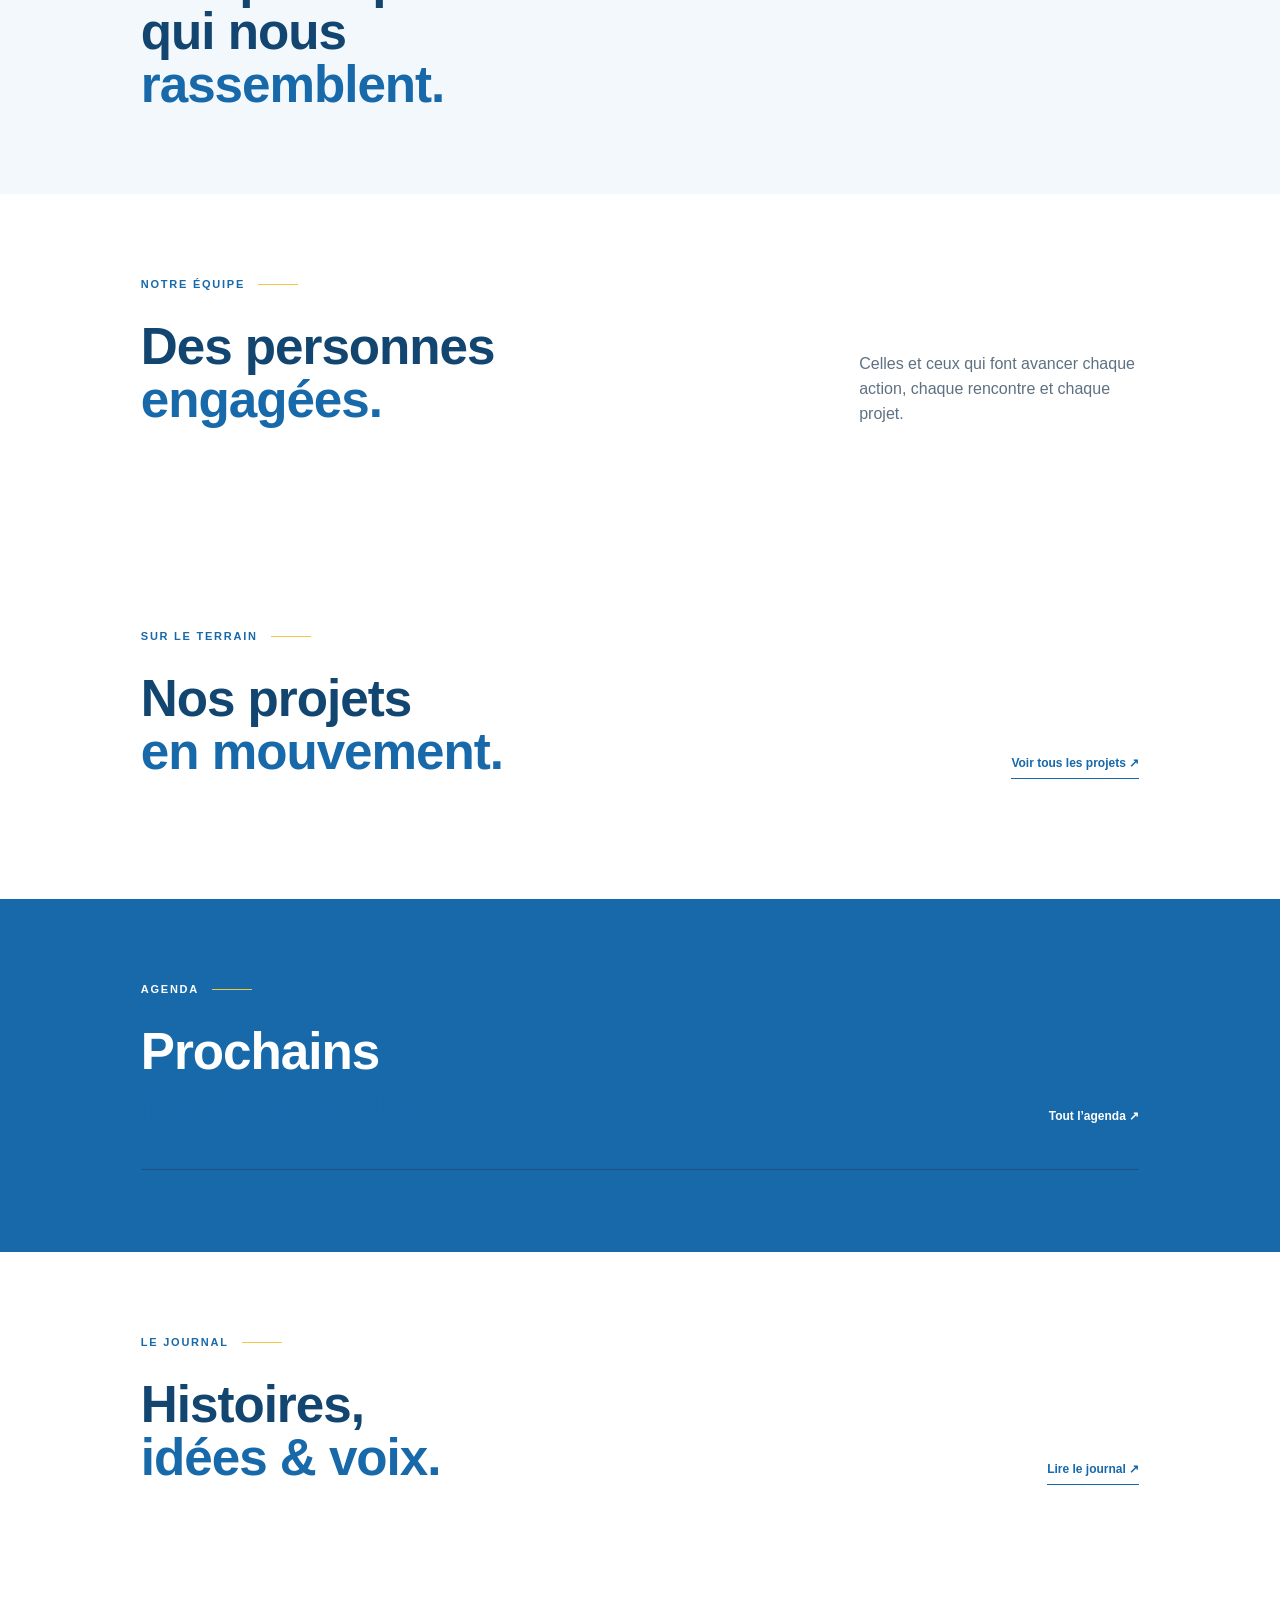
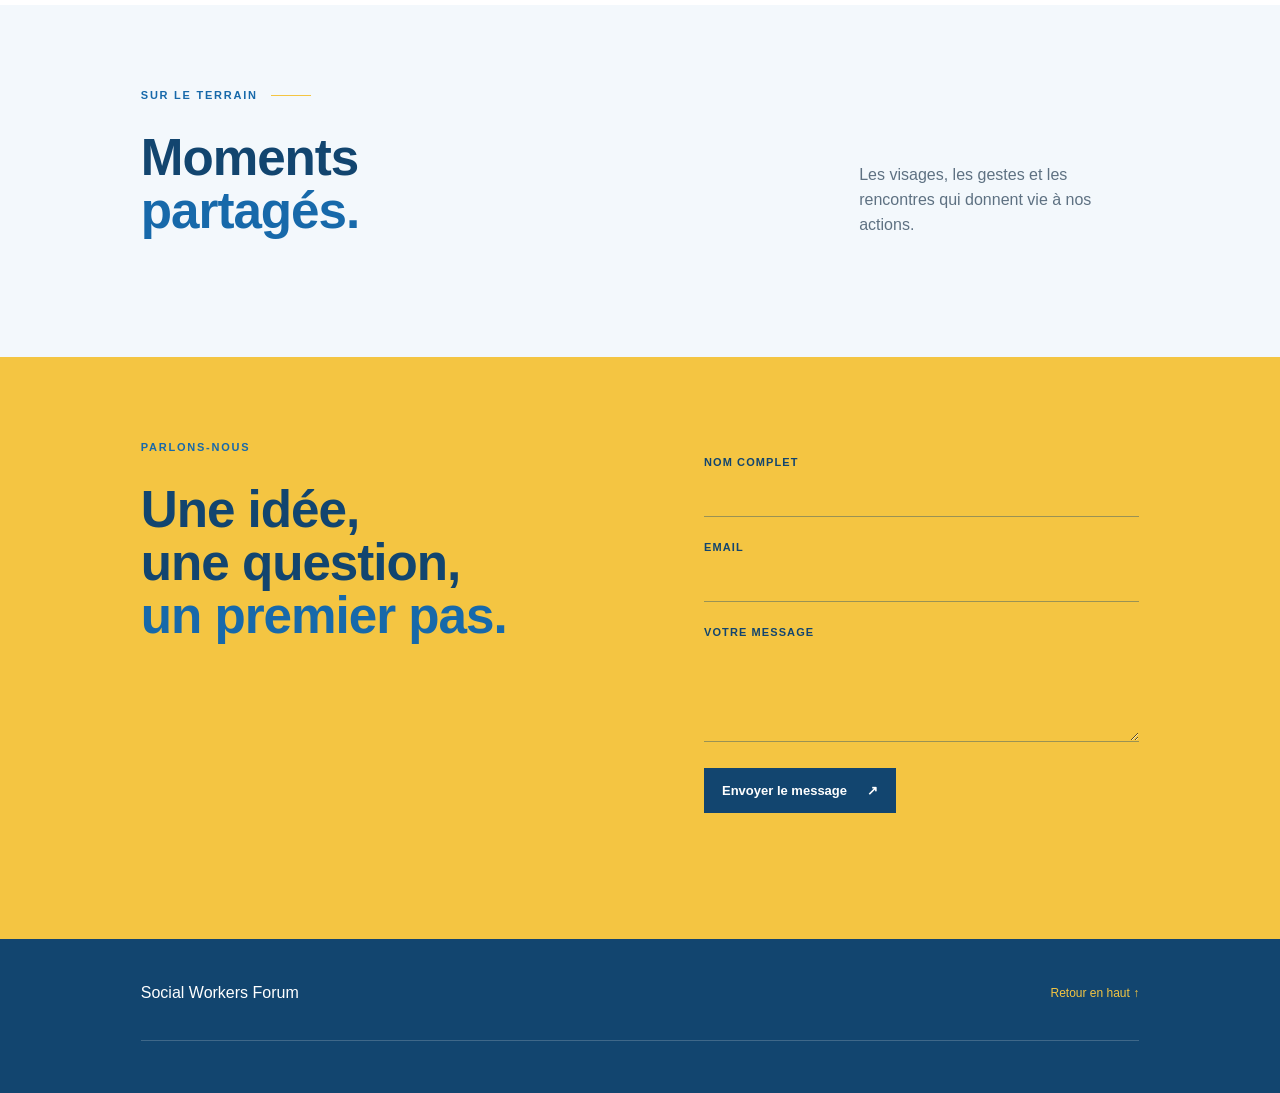
==== commit c01d43c8: "Replace SW text badges with site logo; remove logo upload from admin & API" ====
--- a/index.html
+++ b/index.html
@@ -15,17 +15,17 @@
   <link rel="stylesheet" href="css/palette.css">
   <link rel="stylesheet" href="css/responsive.css">
   <link rel="stylesheet" href="css/dark-mode.css">
-  <script>window.SWF_API_BASE_URL = "https://YOUR-BACKEND.onrender.com/api";</script>
+  <script>window.SWF_API_BASE_URL = "https://social-workers-forum-api.onrender.com/api";</script>
 </head>
 <body>
   <div class="brand-intro" data-brand-intro aria-hidden="true">
-    <div class="brand-intro-logo"><span data-intro-logo-fallback>SW</span><img data-intro-logo alt="" hidden></div>
+    <div class="brand-intro-logo"><img src="assets/images/logo.jpg" alt="Social Workers Forum"></div>
     <p data-intro-name>Social Workers Forum</p>
     <span></span>
   </div>
   <header class="site-header">
     <a class="brand" href="#top" aria-label="Accueil">
-      <span class="brand-mark" aria-hidden="true"><span data-site-logo-fallback>SW</span><img data-site-logo alt="" hidden></span>
+      <span class="brand-mark"><img src="assets/images/logo.jpg" alt="Social Workers Forum"></span>
       <span class="brand-name" data-site-name>Social Workers Forum</span>
     </a>
     <button class="menu-toggle" type="button" aria-expanded="false" aria-controls="main-navigation">
